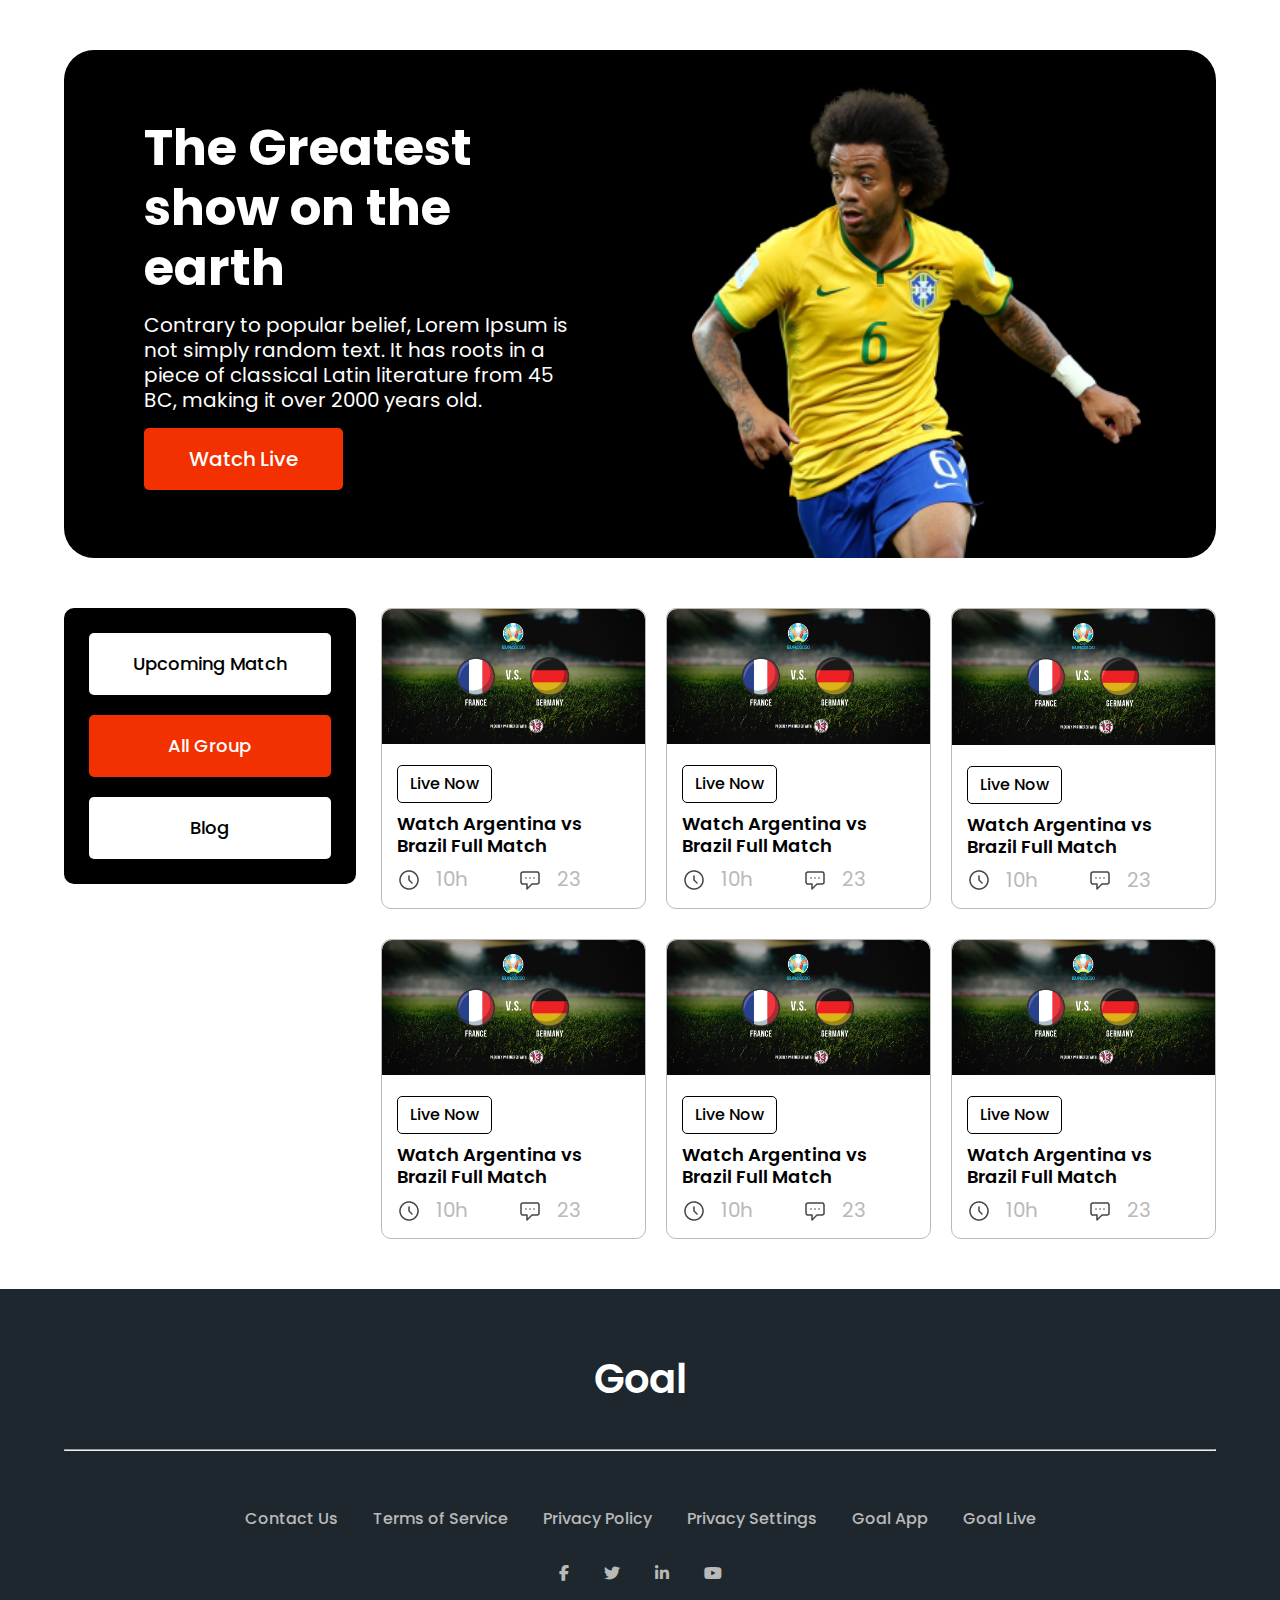
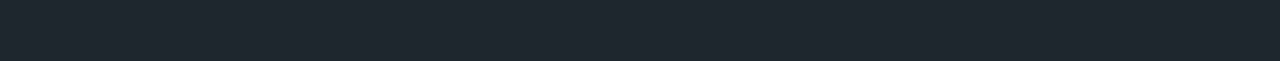
==== group.html @ fae03aa6 "group added" ====
<!DOCTYPE html>
<html lang="en">
  <head>
    <meta charset="UTF-8" />
    <meta http-equiv="X-UA-Compatible" content="IE=edge" />
    <meta name="viewport" content="width=device-width, initial-scale=1.0" />
    <link
      rel="stylesheet"
      href="https://cdnjs.cloudflare.com/ajax/libs/font-awesome/6.1.1/css/all.min.css"
    />
    <link rel="stylesheet" href="css/style.css" />
    <link rel="stylesheet" href="css/responsive.css" />
    <title>World Cup 2022</title>
  </head>
  <body>
    <!-- banner part start -->
    <section class="banner">
      <div class="banner_content">
        <div class="banner_left">
          <div class="banner_text">
            <h1>The Greatest show on the earth</h1>
            <p class="d-md-sm-none">
              Contrary to popular belief, Lorem Ipsum is not simply random text.
              It has roots in a piece of classical Latin literature from 45 BC,
              making it over 2000 years old.
            </p>
            <p class="d-lg-none d-md-sm-block">
              Contrary to popular belief, Lorem Ipsum is not simply random text.
            </p>
            <a href="#" class="btn btn-banner">Watch Live</a>
          </div>
        </div>
        <div class="banner_right">
          <div class="banner_img">
            <img
              src="images/Banner Image.png"
              class="image-fluid"
              alt="world cup"
            />
          </div>
        </div>
      </div>
    </section>
    <!-- banner part end -->
    <!-- live match list start -->
    <section class="live_match">
      <div class="live_match_box">
        <div class="live_match_content">
          <div class="live_match_left">
            <div class="live_btn_list">
              <a href="upcomming.html" class="btn live_btn">Upcoming Match</a>
              <a href="group.html" class="btn live_btn btn-active">All Group</a>
              <a href="index.html" class="btn live_btn blog_btn">Blog</a>
            </div>
          </div>
          <div class="live_match_right">
            <!-- single grid start -->
            <div class="live_match_item">
              <img src="images/brag.png" class="image-fluid" alt="world cup" />
              <div class="match_item_bottom">
                <a href="#" class="btn-small">Live Now</a>
                <h3>Watch Argentina vs Brazil Full Match</h3>
                <div class="icon_bpx">
                  <p>
                    <img
                      src="images/Time Icon.png"
                      class="image-fluid"
                      alt="world cup"
                    /><span>10h</span>
                  </p>
                  <p class="icon_2">
                    <img
                      src="images/Chat Icon.png"
                      class="image-fluid"
                      alt="world cup"
                    /><span>23</span>
                  </p>
                </div>
              </div>
            </div>
            <!-- single grid end -->

            <!-- single grid start -->
            <div class="live_match_item">
              <img src="images/brag.png" class="image-fluid" alt="world cup" />
              <div class="match_item_bottom">
                <a href="#" class="btn-small">Live Now</a>
                <h3>Watch Argentina vs Brazil Full Match</h3>
                <div class="icon_bpx">
                  <p>
                    <img
                      src="images/Time Icon.png"
                      class="image-fluid"
                      alt="world cup"
                    /><span>10h</span>
                  </p>
                  <p class="icon_2">
                    <img
                      src="images/Chat Icon.png"
                      class="image-fluid"
                      alt="world cup"
                    /><span>23</span>
                  </p>
                </div>
              </div>
            </div>
            <!-- single grid end -->

            <!-- single grid start -->
            <div class="live_match_item">
              <img src="images/brag.png" class="image-fluid" alt="world cup" />
              <div class="match_item_bottom">
                <a href="#" class="btn-small">Live Now</a>
                <h3>Watch Argentina vs Brazil Full Match</h3>
                <div class="icon_bpx">
                  <p>
                    <img
                      src="images/Time Icon.png"
                      class="image-fluid"
                      alt="world cup"
                    /><span>10h</span>
                  </p>
                  <p class="icon_2">
                    <img
                      src="images/Chat Icon.png"
                      class="image-fluid"
                      alt="world cup"
                    /><span>23</span>
                  </p>
                </div>
              </div>
            </div>
            <!-- single grid end -->

            <!-- single grid start -->
            <div class="live_match_item">
              <img src="images/brag.png" class="image-fluid" alt="world cup" />
              <div class="match_item_bottom">
                <a href="#" class="btn-small">Live Now</a>
                <h3>Watch Argentina vs Brazil Full Match</h3>
                <div class="icon_bpx">
                  <p>
                    <img
                      src="images/Time Icon.png"
                      class="image-fluid"
                      alt="world cup"
                    /><span>10h</span>
                  </p>
                  <p class="icon_2">
                    <img
                      src="images/Chat Icon.png"
                      class="image-fluid"
                      alt="world cup"
                    /><span>23</span>
                  </p>
                </div>
              </div>
            </div>
            <!-- single grid end -->

            <!-- single grid start -->
            <div class="live_match_item">
              <img src="images/brag.png" class="image-fluid" alt="world cup" />
              <div class="match_item_bottom">
                <a href="#" class="btn-small">Live Now</a>
                <h3>Watch Argentina vs Brazil Full Match</h3>
                <div class="icon_bpx">
                  <p>
                    <img
                      src="images/Time Icon.png"
                      class="image-fluid"
                      alt="world cup"
                    /><span>10h</span>
                  </p>
                  <p class="icon_2">
                    <img
                      src="images/Chat Icon.png"
                      class="image-fluid"
                      alt="world cup"
                    /><span>23</span>
                  </p>
                </div>
              </div>
            </div>
            <!-- single grid end -->

            <!-- single grid start -->
            <div class="live_match_item">
              <img src="images/brag.png" class="image-fluid" alt="world cup" />
              <div class="match_item_bottom">
                <a href="#" class="btn-small">Live Now</a>
                <h3>Watch Argentina vs Brazil Full Match</h3>
                <div class="icon_bpx">
                  <p>
                    <img
                      src="images/Time Icon.png"
                      class="image-fluid"
                      alt="world cup"
                    /><span>10h</span>
                  </p>
                  <p class="icon_2">
                    <img
                      src="images/Chat Icon.png"
                      class="image-fluid"
                      alt="world cup"
                    /><span>23</span>
                  </p>
                </div>
              </div>
            </div>
            <!-- single grid end -->
          </div>
        </div>
        <a href="#" class="btn btn-active btn_for_md">View All</a>
      </div>
    </section>
    <!-- live match list end -->

    <!-- footer part start -->
    <footer class="footer">
      <div class="footer_top">
        <div class="footer_top_text">
          <h3>Goal</h3>
        </div>
      </div>
      <hr />
      <div class="footer_bottom">
        <div class="footer_menu">
          <p>
            <a href="#">Contact Us</a>
            <a href="#">Terms of Service </a>
            <a href="#">Privacy Policy</a>
            <a href="#">Privacy Settings</a>
            <a href="#">Goal App</a>
            <a href="#">Goal Live</a>
          </p>
        </div>
        <div class="social_link">
          <p>
            <a href="https://www.facebook.com/" target="_blank"
              ><i class="fa-brands fa-facebook-f"></i
            ></a>
            <a href="https://twitter.com/"
              ><i class="fa-brands fa-twitter" target="_blank"></i
            ></a>
            <a href="https://www.linkedin.com/" target="_blank"
              ><i class="fa-brands fa-linkedin-in"></i
            ></a>
            <a href="https://www.youtube.com/" target="_blank"
              ><i class="fa-brands fa-youtube"></i
            ></a>
          </p>
        </div>
      </div>
    </footer>
    <!-- footer part end -->
  </body>
</html>
---- css/style.css ----
@import url("https://fonts.googleapis.com/css2?family=Poppins:wght@300;400;500;600;700&display=swap");

/* root part */
:root {
  --color-primary: #000000;
  --color-border-primary: #000000;
  --color-secondery: #f23000;
  --color-hover-red: #2c5a97;
  --color-icon: rgba(22, 22, 22, 0.7);
  --color-footer-link: #b9b9b9;
  --color-white: #ffffff;
  --color-hover-white: #ffffff;
  --color-footer: #1e272e;
}

/* first part started */
* {
  padding: 0;
  margin: 0;
  box-sizing: border-box;
}

body {
  font-family: "Poppins", sans-serif;
  font-size: 20px;
  font-weight: 400;
  color: var(--color-primary);
  line-height: 25px;
}

p,ul,h1,h2,h3,h4,h5,h6{
  margin: 0px;
}

p {
  color: var(--color-white);
}

section {
  width: 90%;
  margin: 50px auto;
}
.image-fluid {
  max-width: 100%;
}
.text-center {
  text-align: center;
}
/* first part finished */



.btn {
  font-family: "Poppins", sans-serif;
  font-size: 20px;
  line-height: 30px;
  font-weight: 500;
  text-decoration: none;
  display: inline-block;
  background-color: var(--color-white);
  color: var(--color-primary);
  border-radius: 5px;
}
.btn-banner {
  padding: 16px 45px;
  background-color: var(--color-secondery);
  color: var(--color-white);
  position: relative;
}
.btn-active {
  background-color: var(--color-secondery);
  color: var(--color-white);
}
.btn-small {
  font-family: "Poppins", sans-serif;
  font-size: 16px;
  line-height: 24px;
  font-weight: 500;
  padding: 6px 12px;
  background-color: var(--color-white);
  color: var(--color-primary);
  border: 1px solid var(--color-border-primary);
  border-radius: 5px;
  display: inline-block;
  text-decoration: none;
  transition: 0.4s all ease;
}
/* btn css end */

/* main css part start */
/* banner part start */
.banner {
  background-color: var(--color-primary);
  border-radius: 30px;
}
.banner_content {
  display: flex;
  justify-content: space-between;
}
.banner_left {
  width: 45%;
  min-height: 100%;
  display: flex;
  align-items: center;
}
.banner_right {
  width: 52%;
  padding-top: 35px;
}
.banner_img {
  display: flex;
  align-items: flex-end;
  justify-content: center;
  min-height: 100%;
}
.banner_img img {
  width: 75%;
}
.banner_text {
  padding-left: 80px;
}
.banner_text h1 {
  margin-bottom: 20px;
  font-size: 70px;
  line-height: 80px;
  font-weight: 700;
  color: var(--color-white);
}
.banner_text p {
  margin-bottom: 20px;
}
.btn-banner::before {
  content: url(../images/right.png);
  position: absolute;
  top: 33%;
  transition: 0.5s all ease;
  right: 20%;
  opacity: 0;
  transition: 0.3s;
}
.btn-banner:hover.btn-banner::before {
  right: 7%;
  opacity: 1;
}
.d-lg-none {
  display: none;
}

/* banner part end */

/* live match part start */

.live_match_content {
  display: flex;
  justify-content: space-between;
}
.live_match_left {
  width: 300px;
  max-height: 276px;
  padding: 25px;
  box-sizing: border-box;
  background-color: var(--color-primary);
  margin-right: 25px;
  border-radius: 10px;
}
.live_btn {
  display: block;
  width: 100%;
  padding: 16px 30px;
  text-align: center;
  margin-bottom: 20px;
  transition: 0.4s all ease;
}
.live_btn:hover {
  background-color: var(--color-hover-red);
  color: var(--color-white);
}
.live_btn:last-child {
  margin-bottom: 0;
}
.live_match_right {
  box-sizing: border-box;
  width: 75%;
  display: grid;
  grid-template-columns: repeat(3, 1fr);
  grid-template-rows: repeat(2, 1fr);
  gap: 30px 20px;
}
.live_match_item {
  border: 1px solid var(--color-footer-link);
  border-radius: 10px;
}
.live_match_item img {
  border-top-left-radius: 10px;
  border-top-right-radius: 10px;
}
.match_item_bottom {
  padding: 20px;
}
.match_item_bottom h3 {
  margin: 10px 0;
  font-size: 18px;
  line-height: 27px;
  font-weight: 600;
}
.icon_bpx {
  display: flex;
}
.icon_bpx p {
  color: var(--color-footer-link);
  display: flex;
  align-items: center;
}
.icon_bpx p span {
  margin-left: 15px;
}
.icon_2 {
  margin-left: 50px;
}
.btn-small:hover {
  background-color: var(--color-secondery);
  border-color: var(--color-secondery);
  color: var(--color-white);
}
.btn_for_md {
  padding: 16px 35px;
  margin: 0 auto;
  width: 200px;
  margin: 0 auto;
  text-align: center;
  margin-top: 40px;
  display: none;
}
/* live match part end */

/* footer part start */
.footer {
  padding: 60px 0;
  background-color: var(--color-footer);
}
hr {
  width: 90%;
  margin: 40px auto;
}
.footer_top_text {
  text-align: center;
}
.footer_top_text h3 {
  font-size: 40px;
  line-height: 60px;
  font-weight: 600;
  color: var(--color-white);
}
.footer_menu,
.social_link {
  text-align: center;
}
.footer_menu p a,
.social_link p a {
  font-family: "Poppins", sans-serif;
  font-size: 16px;
  font-weight: 500;
  color: var(--color-footer-link);
  text-decoration: none;
  display: inline-block;
  margin: 15px;
}
/* footer part end */
/* =================================== */
/* upcomming page start */
.upcomming_match {
  padding: 40px 25px;
}
.live_match_item.upcomming_match img {
  border-radius: 0;
}
.vs_match p {
  display: flex;
  justify-content: space-between;
  align-items: center;
  font-size: 16px;
  line-height: 24px;
  font-weight: 700;
  color: var(--color-primary);
}
.vs_bottom {
  margin-top: 20px;
  padding: 0;
}
.vs_bottom h3,
.vs_bottom p {
  text-align: center;
}
.vs_bottom p {
  color: var(--color-footer-link);
}

/* upcomming page end */
/* =================================== */

/* main css part end */ ;
---- css/responsive.css ----
@media (max-width: 767px) {
  /* banner part start */
  .banner {
    padding: 15px;
    padding-bottom: 0px;
  }
  .banner_content {
    display: block;
  }
  .banner_left {
    padding-top: 40px;
    width: 95%;
    margin: 0 auto;
    display: block;
  }
  .banner_right {
    width: 95%;
    margin: 0 auto;
  }
  .banner_img img {
    width: 90%;
  }
  .banner_text {
    padding: 0 15px;
    text-align: center;
  }
  .banner_text h1 {
    font-size: 22px;
    line-height: 33px;
    margin-bottom: 15px;
  }
  .banner_text p {
    margin-bottom: 15px;
  }
  .d-md-sm-block {
    display: block;
  }
  .d-md-sm-none {
    display: none;
  }
  .btn-banner {
    padding: 13px 35px;
    font-size: 20px;
    line-height: 23px;
  }
  .btn-banner::before {
    display: none;
  }

  /* banner part end */

  /* live match part start */
  .live_match_content {
    display: block;
  }
  .live_match_left {
    width: 100%;
    padding: 0;
    background-color: var(--color-white);
    margin-bottom: 50px;
  }
  .live_btn_list {
    display: flex;
    flex-direction: column;
    align-items: center;
  }

  .live_btn {
    width: inherit;
    font-size: 20px;
    padding: 16px 40px;
    border: 1px solid var(--color-footer-link);
  }
  .btn-active {
    border-color: var(--color-secondary);
  }
  .blog_btn {
    padding: 16px 65px;
  }
  .live_match_right {
    width: 100%;

    grid-template-columns: repeat(1, 0.93fr);
    grid-template-rows: repeat(6, 1fr);
    justify-content: center;
    gap: 30px 20px;
  }

  /* live match part end */

  /* footer part start */
  .footer_menu p a {
    display: block;
  }
  /* footer part end */

  /* upcomming page start */
  .vs_match p {
    justify-content: center;
  }
  .upcomming_match {
    padding: 35px 15px;
  }
  .live_match_item.upcomming_match img {
    margin: 0 5%;
  }
  /* upcomming page end */
}

@media (min-width: 768px) and (max-width: 1023px) {
  /* banner part start */
  .banner_left {
    width: 52%;
  }
  .banner_right {
    width: 45%;
  }
  .banner_img img {
    width: 90%;
  }
  .banner_text h1 {
    font-size: 40px;
    line-height: 50px;
    margin-bottom: 10px;
  }
  .banner_text p {
    margin-bottom: 10px;
    text-overflow: ellipsis;
  }
  .d-md-sm-block {
    display: block;
  }
  .d-md-sm-none {
    display: none;
  }
  .btn-banner {
    padding: 13px 35px;
    font-size: 20px;
    line-height: 23px;
  }
  .btn-banner::before {
    top: 27%;
  }
  .btn-banner:hover.btn-banner::before {
    right: 5%;
  }
  /* banner part end */
  /* live match part start */
  .live_match_content {
    display: block;
  }
  .live_match_left {
    width: 100%;
    padding: 0;
    background-color: var(--color-white);
    margin-bottom: 50px;
  }
  .live_btn_list {
    display: flex;
    justify-content: space-between;
  }

  .live_btn {
    margin: 0;
    width: 30%;
    font-size: 20px;
    padding: 16px 0;
    border: 1px solid var(--color-footer-link);
  }
  .btn-active {
    border-color: var(--color-secondary);
  }
  .live_match_right {
    width: 100%;

    grid-template-columns: repeat(2, 1fr);
    grid-template-rows: repeat(3, 1fr);
    gap: 30px 20px;
  }
  .btn_for_md {
    display: block;
  }
  /* live match part end */
}

@media (min-width: 1024px) and (max-width: 1363px) {
  /* banner part start */
  .banner_text h1 {
    font-size: 50px;
    line-height: 60px;
    margin-bottom: 15px;
  }
  .banner_text p {
    margin-bottom: 15px;
  }
  .d-lg-none {
    display: none;
  }
  /* banner part end */
  /* live match part start */
  .live_btn {
    font-size: 18px;
  }
  .match_item_bottom h3 {
    line-height: 22px;
  }
  .match_item_bottom {
    padding: 15px;
  }
  /* live match part end */

  /* upcomming page start */
  .live_match_item.upcomming_match img {
    width: 40%;
  }
  .upcomming_match {
    padding: 25px 13px;
  }
  .vs_bottom {
    padding: 0;
  }
  /* upcomming page end */
}

@media (min-width: 1700px) {
  .live_match_right {
    width: 85%;
  }
  /* upcomming page start */
  .vs_match p {
    justify-content: space-evenly;
  }
  /* upcomming page end */
}
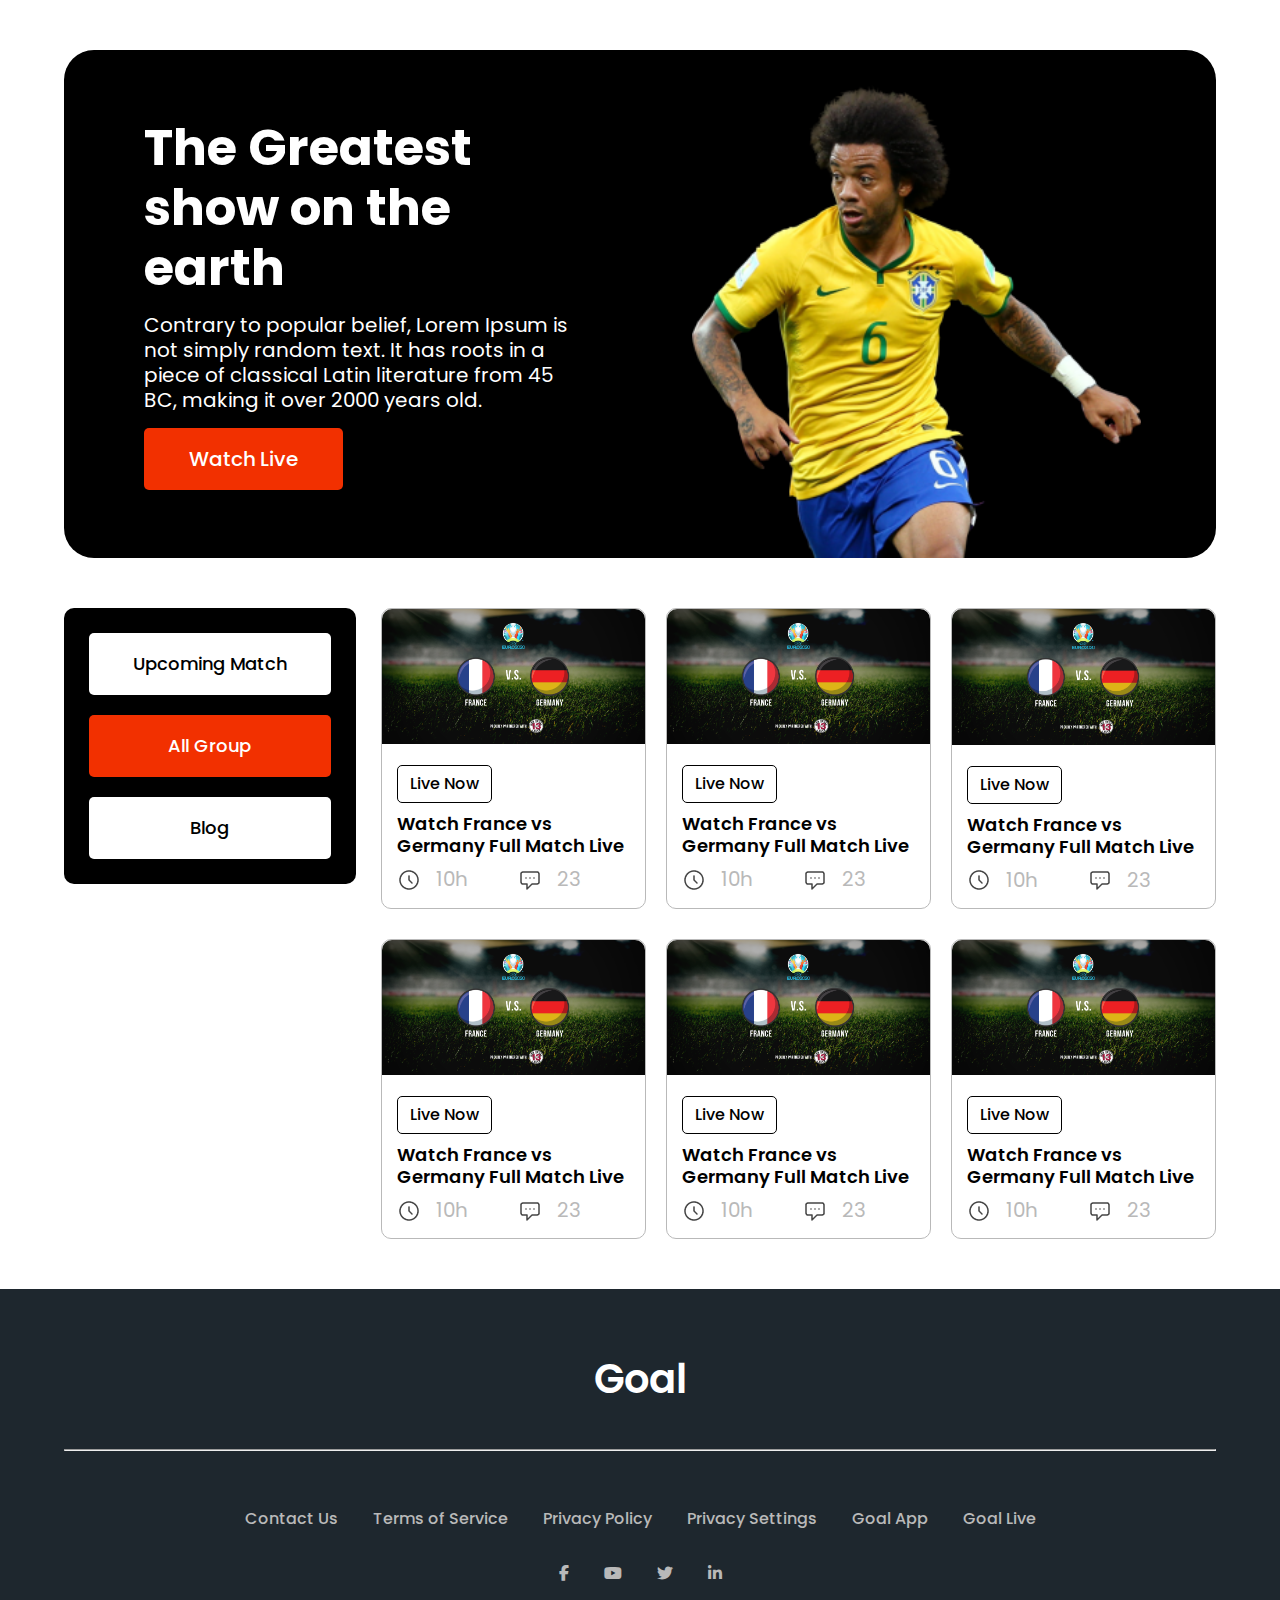
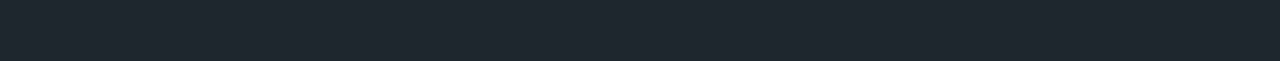
==== commit 2ac9d9d5: "some error found" ====
--- a/group.html
+++ b/group.html
@@ -59,137 +59,137 @@
               <img src="images/brag.png" class="image-fluid" alt="world cup" />
               <div class="match_item_bottom">
                 <a href="#" class="btn-small">Live Now</a>
-                <h3>Watch Argentina vs Brazil Full Match</h3>
-                <div class="icon_bpx">
-                  <p>
-                    <img
-                      src="images/Time Icon.png"
-                      class="image-fluid"
-                      alt="world cup"
-                    /><span>10h</span>
-                  </p>
-                  <p class="icon_2">
-                    <img
-                      src="images/Chat Icon.png"
-                      class="image-fluid"
-                      alt="world cup"
-                    /><span>23</span>
-                  </p>
-                </div>
-              </div>
-            </div>
-            <!-- single grid end -->
-
-            <!-- single grid start -->
-            <div class="live_match_item">
-              <img src="images/brag.png" class="image-fluid" alt="world cup" />
-              <div class="match_item_bottom">
-                <a href="#" class="btn-small">Live Now</a>
-                <h3>Watch Argentina vs Brazil Full Match</h3>
-                <div class="icon_bpx">
-                  <p>
-                    <img
-                      src="images/Time Icon.png"
-                      class="image-fluid"
-                      alt="world cup"
-                    /><span>10h</span>
-                  </p>
-                  <p class="icon_2">
-                    <img
-                      src="images/Chat Icon.png"
-                      class="image-fluid"
-                      alt="world cup"
-                    /><span>23</span>
-                  </p>
-                </div>
-              </div>
-            </div>
-            <!-- single grid end -->
-
-            <!-- single grid start -->
-            <div class="live_match_item">
-              <img src="images/brag.png" class="image-fluid" alt="world cup" />
-              <div class="match_item_bottom">
-                <a href="#" class="btn-small">Live Now</a>
-                <h3>Watch Argentina vs Brazil Full Match</h3>
-                <div class="icon_bpx">
-                  <p>
-                    <img
-                      src="images/Time Icon.png"
-                      class="image-fluid"
-                      alt="world cup"
-                    /><span>10h</span>
-                  </p>
-                  <p class="icon_2">
-                    <img
-                      src="images/Chat Icon.png"
-                      class="image-fluid"
-                      alt="world cup"
-                    /><span>23</span>
-                  </p>
-                </div>
-              </div>
-            </div>
-            <!-- single grid end -->
-
-            <!-- single grid start -->
-            <div class="live_match_item">
-              <img src="images/brag.png" class="image-fluid" alt="world cup" />
-              <div class="match_item_bottom">
-                <a href="#" class="btn-small">Live Now</a>
-                <h3>Watch Argentina vs Brazil Full Match</h3>
-                <div class="icon_bpx">
-                  <p>
-                    <img
-                      src="images/Time Icon.png"
-                      class="image-fluid"
-                      alt="world cup"
-                    /><span>10h</span>
-                  </p>
-                  <p class="icon_2">
-                    <img
-                      src="images/Chat Icon.png"
-                      class="image-fluid"
-                      alt="world cup"
-                    /><span>23</span>
-                  </p>
-                </div>
-              </div>
-            </div>
-            <!-- single grid end -->
-
-            <!-- single grid start -->
-            <div class="live_match_item">
-              <img src="images/brag.png" class="image-fluid" alt="world cup" />
-              <div class="match_item_bottom">
-                <a href="#" class="btn-small">Live Now</a>
-                <h3>Watch Argentina vs Brazil Full Match</h3>
-                <div class="icon_bpx">
-                  <p>
-                    <img
-                      src="images/Time Icon.png"
-                      class="image-fluid"
-                      alt="world cup"
-                    /><span>10h</span>
-                  </p>
-                  <p class="icon_2">
-                    <img
-                      src="images/Chat Icon.png"
-                      class="image-fluid"
-                      alt="world cup"
-                    /><span>23</span>
-                  </p>
-                </div>
-              </div>
-            </div>
-            <!-- single grid end -->
-
-            <!-- single grid start -->
-            <div class="live_match_item">
-              <img src="images/brag.png" class="image-fluid" alt="world cup" />
-              <div class="match_item_bottom">
-                <a href="#" class="btn-small">Live Now</a>
-                <h3>Watch Argentina vs Brazil Full Match</h3>
+                <h3>Watch France vs Germany Full Match Live</h3>
+                <div class="icon_bpx">
+                  <p>
+                    <img
+                      src="images/Time Icon.png"
+                      class="image-fluid"
+                      alt="world cup"
+                    /><span>10h</span>
+                  </p>
+                  <p class="icon_2">
+                    <img
+                      src="images/Chat Icon.png"
+                      class="image-fluid"
+                      alt="world cup"
+                    /><span>23</span>
+                  </p>
+                </div>
+              </div>
+            </div>
+            <!-- single grid end -->
+
+            <!-- single grid start -->
+            <div class="live_match_item">
+              <img src="images/brag.png" class="image-fluid" alt="world cup" />
+              <div class="match_item_bottom">
+                <a href="#" class="btn-small">Live Now</a>
+                <h3>Watch France vs Germany Full Match Live</h3>
+                <div class="icon_bpx">
+                  <p>
+                    <img
+                      src="images/Time Icon.png"
+                      class="image-fluid"
+                      alt="world cup"
+                    /><span>10h</span>
+                  </p>
+                  <p class="icon_2">
+                    <img
+                      src="images/Chat Icon.png"
+                      class="image-fluid"
+                      alt="world cup"
+                    /><span>23</span>
+                  </p>
+                </div>
+              </div>
+            </div>
+            <!-- single grid end -->
+
+            <!-- single grid start -->
+            <div class="live_match_item">
+              <img src="images/brag.png" class="image-fluid" alt="world cup" />
+              <div class="match_item_bottom">
+                <a href="#" class="btn-small">Live Now</a>
+                <h3>Watch France vs Germany Full Match Live</h3>
+                <div class="icon_bpx">
+                  <p>
+                    <img
+                      src="images/Time Icon.png"
+                      class="image-fluid"
+                      alt="world cup"
+                    /><span>10h</span>
+                  </p>
+                  <p class="icon_2">
+                    <img
+                      src="images/Chat Icon.png"
+                      class="image-fluid"
+                      alt="world cup"
+                    /><span>23</span>
+                  </p>
+                </div>
+              </div>
+            </div>
+            <!-- single grid end -->
+
+            <!-- single grid start -->
+            <div class="live_match_item">
+              <img src="images/brag.png" class="image-fluid" alt="world cup" />
+              <div class="match_item_bottom">
+                <a href="#" class="btn-small">Live Now</a>
+                <h3>Watch France vs Germany Full Match Live</h3>
+                <div class="icon_bpx">
+                  <p>
+                    <img
+                      src="images/Time Icon.png"
+                      class="image-fluid"
+                      alt="world cup"
+                    /><span>10h</span>
+                  </p>
+                  <p class="icon_2">
+                    <img
+                      src="images/Chat Icon.png"
+                      class="image-fluid"
+                      alt="world cup"
+                    /><span>23</span>
+                  </p>
+                </div>
+              </div>
+            </div>
+            <!-- single grid end -->
+
+            <!-- single grid start -->
+            <div class="live_match_item">
+              <img src="images/brag.png" class="image-fluid" alt="world cup" />
+              <div class="match_item_bottom">
+                <a href="#" class="btn-small">Live Now</a>
+                <h3>Watch France vs Germany Full Match Live</h3>
+                <div class="icon_bpx">
+                  <p>
+                    <img
+                      src="images/Time Icon.png"
+                      class="image-fluid"
+                      alt="world cup"
+                    /><span>10h</span>
+                  </p>
+                  <p class="icon_2">
+                    <img
+                      src="images/Chat Icon.png"
+                      class="image-fluid"
+                      alt="world cup"
+                    /><span>23</span>
+                  </p>
+                </div>
+              </div>
+            </div>
+            <!-- single grid end -->
+
+            <!-- single grid start -->
+            <div class="live_match_item">
+              <img src="images/brag.png" class="image-fluid" alt="world cup" />
+              <div class="match_item_bottom">
+                <a href="#" class="btn-small">Live Now</a>
+                <h3>Watch France vs Germany Full Match Live</h3>
                 <div class="icon_bpx">
                   <p>
                     <img
@@ -240,15 +240,16 @@
             <a href="https://www.facebook.com/" target="_blank"
               ><i class="fa-brands fa-facebook-f"></i
             ></a>
+            <a href="https://www.youtube.com/" target="_blank"
+              ><i class="fa-brands fa-youtube"></i
+            ></a>
             <a href="https://twitter.com/"
               ><i class="fa-brands fa-twitter" target="_blank"></i
             ></a>
             <a href="https://www.linkedin.com/" target="_blank"
               ><i class="fa-brands fa-linkedin-in"></i
             ></a>
-            <a href="https://www.youtube.com/" target="_blank"
-              ><i class="fa-brands fa-youtube"></i
-            ></a>
+            
           </p>
         </div>
       </div>
--- a/css/style.css
+++ b/css/style.css
@@ -138,22 +138,44 @@
   opacity: 0;
   transition: 0.3s;
 }
+
 .btn-banner:hover.btn-banner::before {
   right: 7%;
   opacity: 1;
 }
-.d-lg-none {
+
+.banner-p{
   display: none;
 }
 
 /* banner part end */
 
+
 /* live match part start */
 
 .live_match_content {
   display: flex;
   justify-content: space-between;
 }
+
+.live_btn:hover {
+  background-color: var(--color-hover-red);
+  color: var(--color-white);
+}
+
+.live_btn {
+  display: block;
+  width: 100%;
+  padding: 16px 30px;
+  text-align: center;
+  margin-bottom: 20px;
+  transition: 0.4s all ease;
+}
+
+.live_btn:last-child {
+  margin-bottom: 0;
+}
+
 .live_match_left {
   width: 300px;
   max-height: 276px;
@@ -163,21 +185,7 @@
   margin-right: 25px;
   border-radius: 10px;
 }
-.live_btn {
-  display: block;
-  width: 100%;
-  padding: 16px 30px;
-  text-align: center;
-  margin-bottom: 20px;
-  transition: 0.4s all ease;
-}
-.live_btn:hover {
-  background-color: var(--color-hover-red);
-  color: var(--color-white);
-}
-.live_btn:last-child {
-  margin-bottom: 0;
-}
+
 .live_match_right {
   box-sizing: border-box;
   width: 75%;
@@ -186,75 +194,93 @@
   grid-template-rows: repeat(2, 1fr);
   gap: 30px 20px;
 }
+
 .live_match_item {
   border: 1px solid var(--color-footer-link);
   border-radius: 10px;
 }
+
 .live_match_item img {
   border-top-left-radius: 10px;
   border-top-right-radius: 10px;
 }
+
 .match_item_bottom {
   padding: 20px;
 }
+
+.btn_for_md {
+  padding: 16px 35px;
+  margin: 0 auto;
+  width: 200px;
+  margin: 0 auto;
+  text-align: center;
+  margin-top: 40px;
+  display: none;
+}
+
 .match_item_bottom h3 {
   margin: 10px 0;
   font-size: 18px;
   line-height: 27px;
   font-weight: 600;
 }
+
 .icon_bpx {
   display: flex;
 }
+
 .icon_bpx p {
   color: var(--color-footer-link);
   display: flex;
   align-items: center;
 }
+
 .icon_bpx p span {
   margin-left: 15px;
 }
+
 .icon_2 {
   margin-left: 50px;
 }
+
 .btn-small:hover {
   background-color: var(--color-secondery);
   border-color: var(--color-secondery);
   color: var(--color-white);
 }
-.btn_for_md {
-  padding: 16px 35px;
-  margin: 0 auto;
-  width: 200px;
-  margin: 0 auto;
-  text-align: center;
-  margin-top: 40px;
-  display: none;
-}
-/* live match part end */
-
-/* footer part start */
+
+/* live match part  */
+
+
+
+/* footer part  */
 .footer {
   padding: 60px 0;
   background-color: var(--color-footer);
 }
-hr {
+
+hr{
   width: 90%;
   margin: 40px auto;
 }
+
 .footer_top_text {
   text-align: center;
 }
+
 .footer_top_text h3 {
   font-size: 40px;
   line-height: 60px;
   font-weight: 600;
   color: var(--color-white);
 }
+
 .footer_menu,
 .social_link {
   text-align: center;
 }
+
 .footer_menu p a,
 .social_link p a {
   font-family: "Poppins", sans-serif;
@@ -265,14 +291,26 @@
   display: inline-block;
   margin: 15px;
 }
-/* footer part end */
-/* =================================== */
-/* upcomming page start */
+
+/* footer part end*/
+
+
+
+/* upcomming page part start*/
+
 .upcomming_match {
   padding: 40px 25px;
 }
 .live_match_item.upcomming_match img {
   border-radius: 0;
+}
+.vs_bottom {
+  margin-top: 20px;
+  padding: 0;
+}
+.vs_bottom h3,
+.vs_bottom p {
+  text-align: center;
 }
 .vs_match p {
   display: flex;
@@ -283,19 +321,9 @@
   font-weight: 700;
   color: var(--color-primary);
 }
-.vs_bottom {
-  margin-top: 20px;
-  padding: 0;
-}
-.vs_bottom h3,
-.vs_bottom p {
-  text-align: center;
-}
+
 .vs_bottom p {
   color: var(--color-footer-link);
 }
 
-/* upcomming page end */
-/* =================================== */
-
-/* main css part end */ ;
+/* upcomming page part end*/
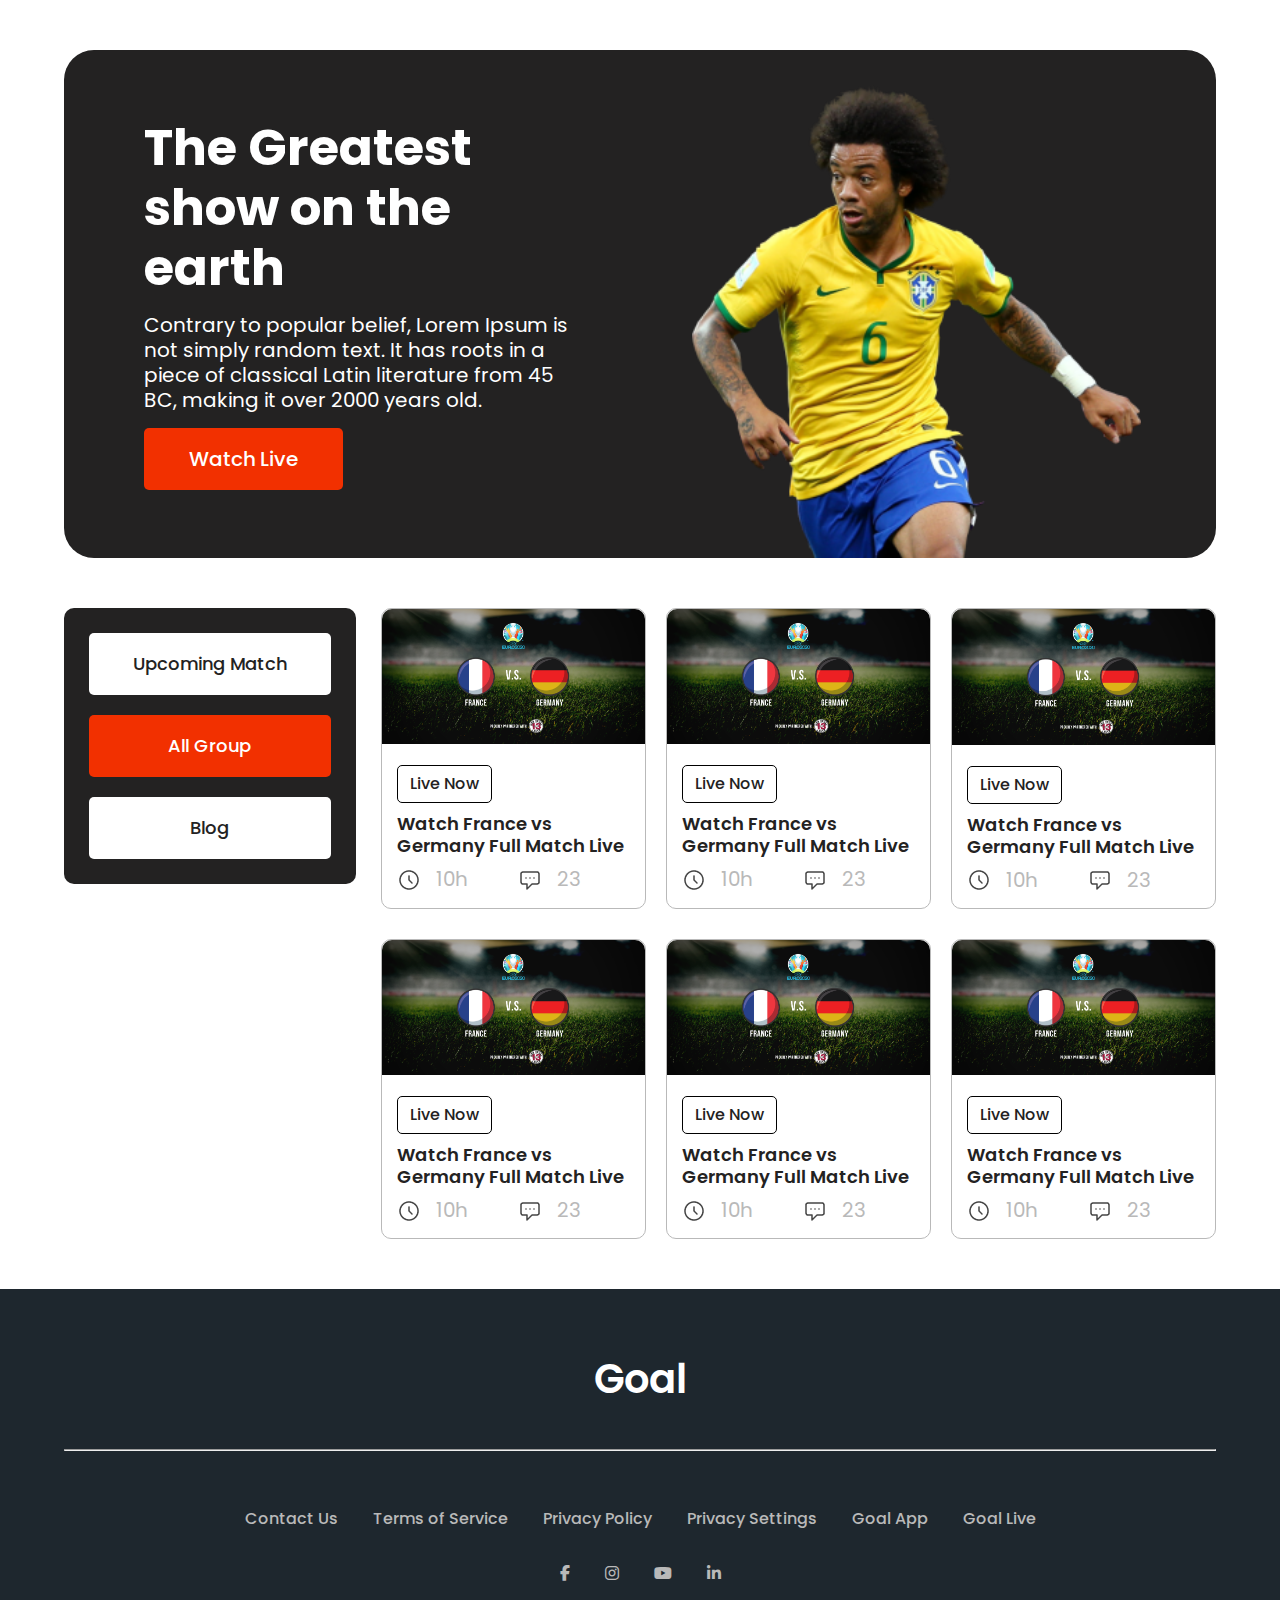
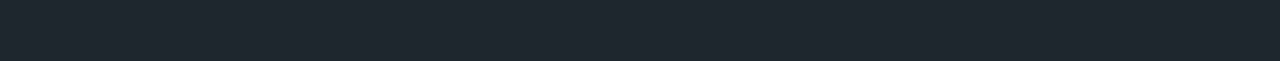
==== commit 030017bf: "updated" ====
--- a/group.html
+++ b/group.html
@@ -10,7 +10,7 @@
     />
     <link rel="stylesheet" href="css/style.css" />
     <link rel="stylesheet" href="css/responsive.css" />
-    <title>World Cup 2022</title>
+    <title>Group Page</title>
   </head>
   <body>
     <!-- banner part start -->
@@ -237,18 +237,10 @@
         </div>
         <div class="social_link">
           <p>
-            <a href="https://www.facebook.com/" target="_blank"
-              ><i class="fa-brands fa-facebook-f"></i
-            ></a>
-            <a href="https://www.youtube.com/" target="_blank"
-              ><i class="fa-brands fa-youtube"></i
-            ></a>
-            <a href="https://twitter.com/"
-              ><i class="fa-brands fa-twitter" target="_blank"></i
-            ></a>
-            <a href="https://www.linkedin.com/" target="_blank"
-              ><i class="fa-brands fa-linkedin-in"></i
-            ></a>
+            <a href="" target="_blank"><i class="fa-brands fa-facebook-f"></i></a>
+            <a href="" target="_blank"><i class="fa-brands fa-instagram"></i></a>
+            <a href="" target="_blank"><i class="fa-brands fa-youtube"></i></a>
+            <a href="" target="_blank"><i class="fa-brands fa-linkedin-in"></i></a>
             
           </p>
         </div>
--- a/css/style.css
+++ b/css/style.css
@@ -2,7 +2,7 @@
 
 /* root part */
 :root {
-  --color-primary: #000000;
+  --color-primary: #232222;
   --color-border-primary: #000000;
   --color-secondery: #f23000;
   --color-hover-red: #2c5a97;
